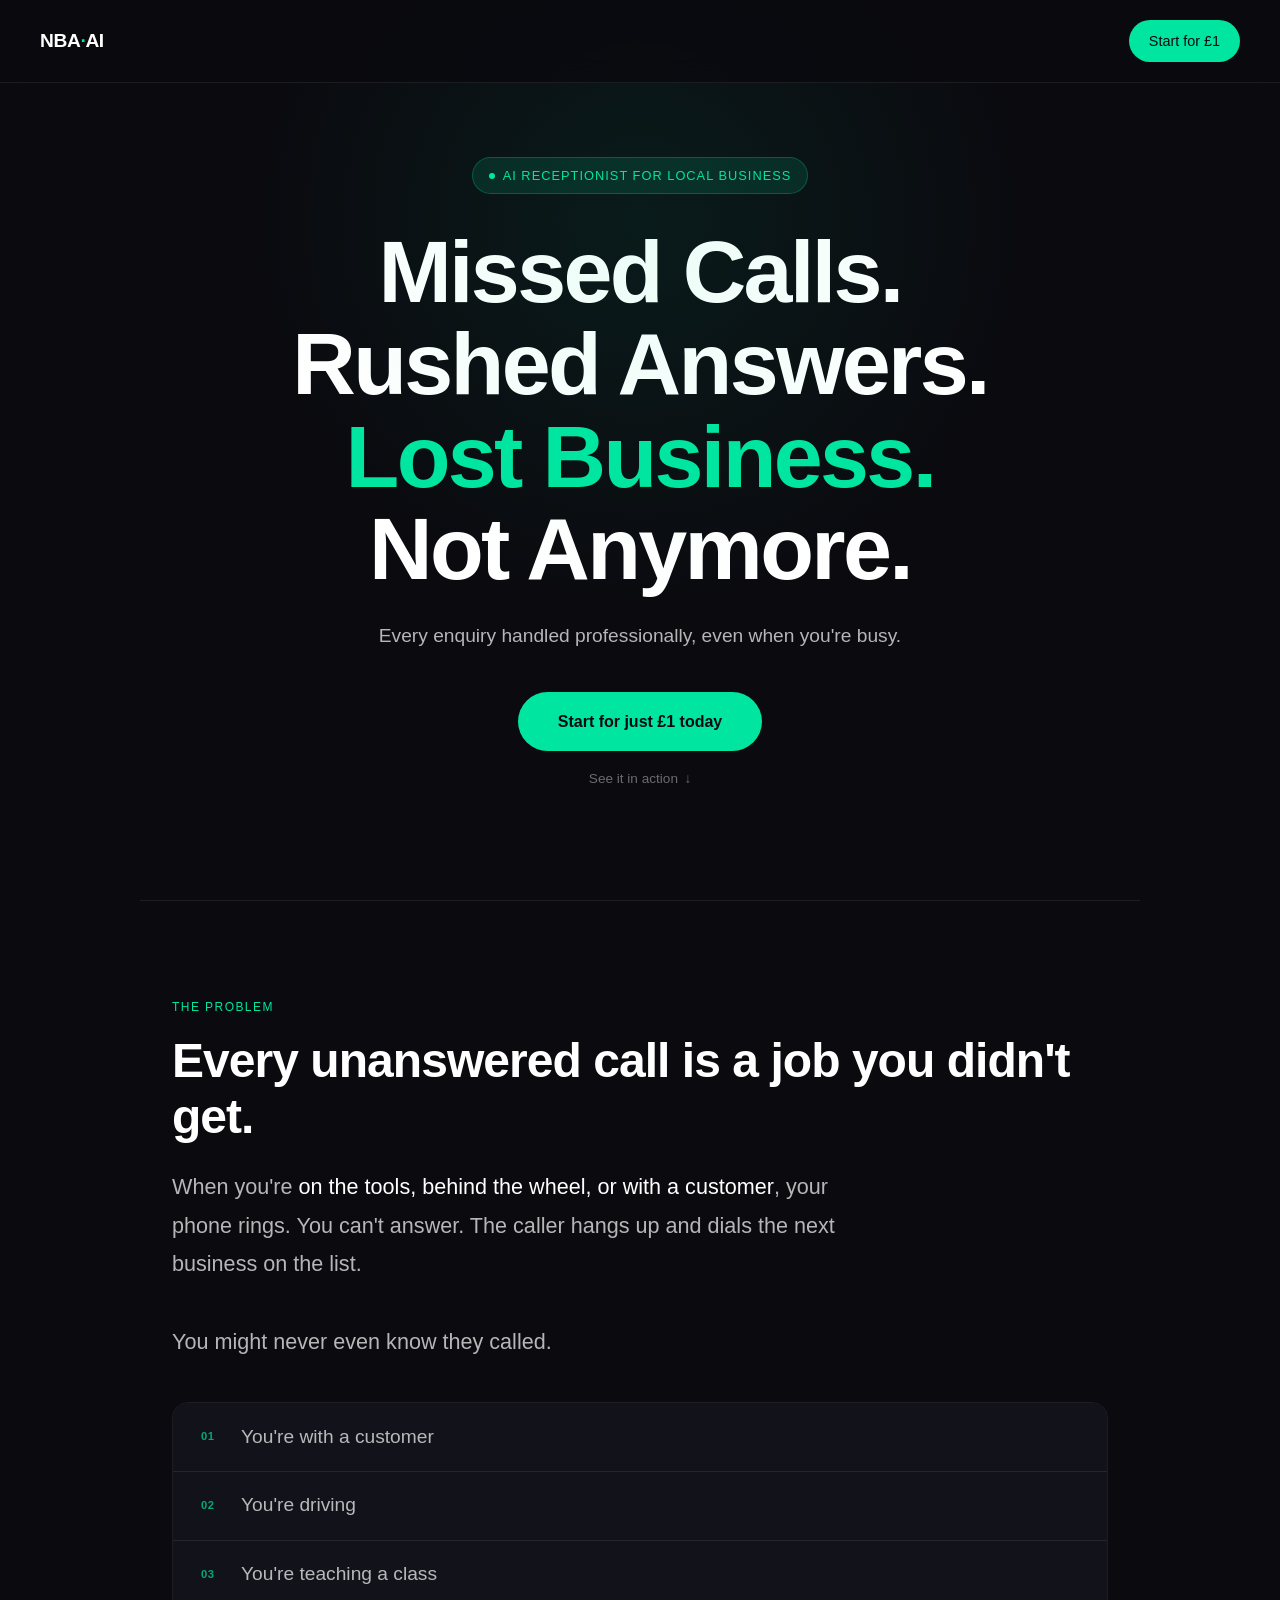
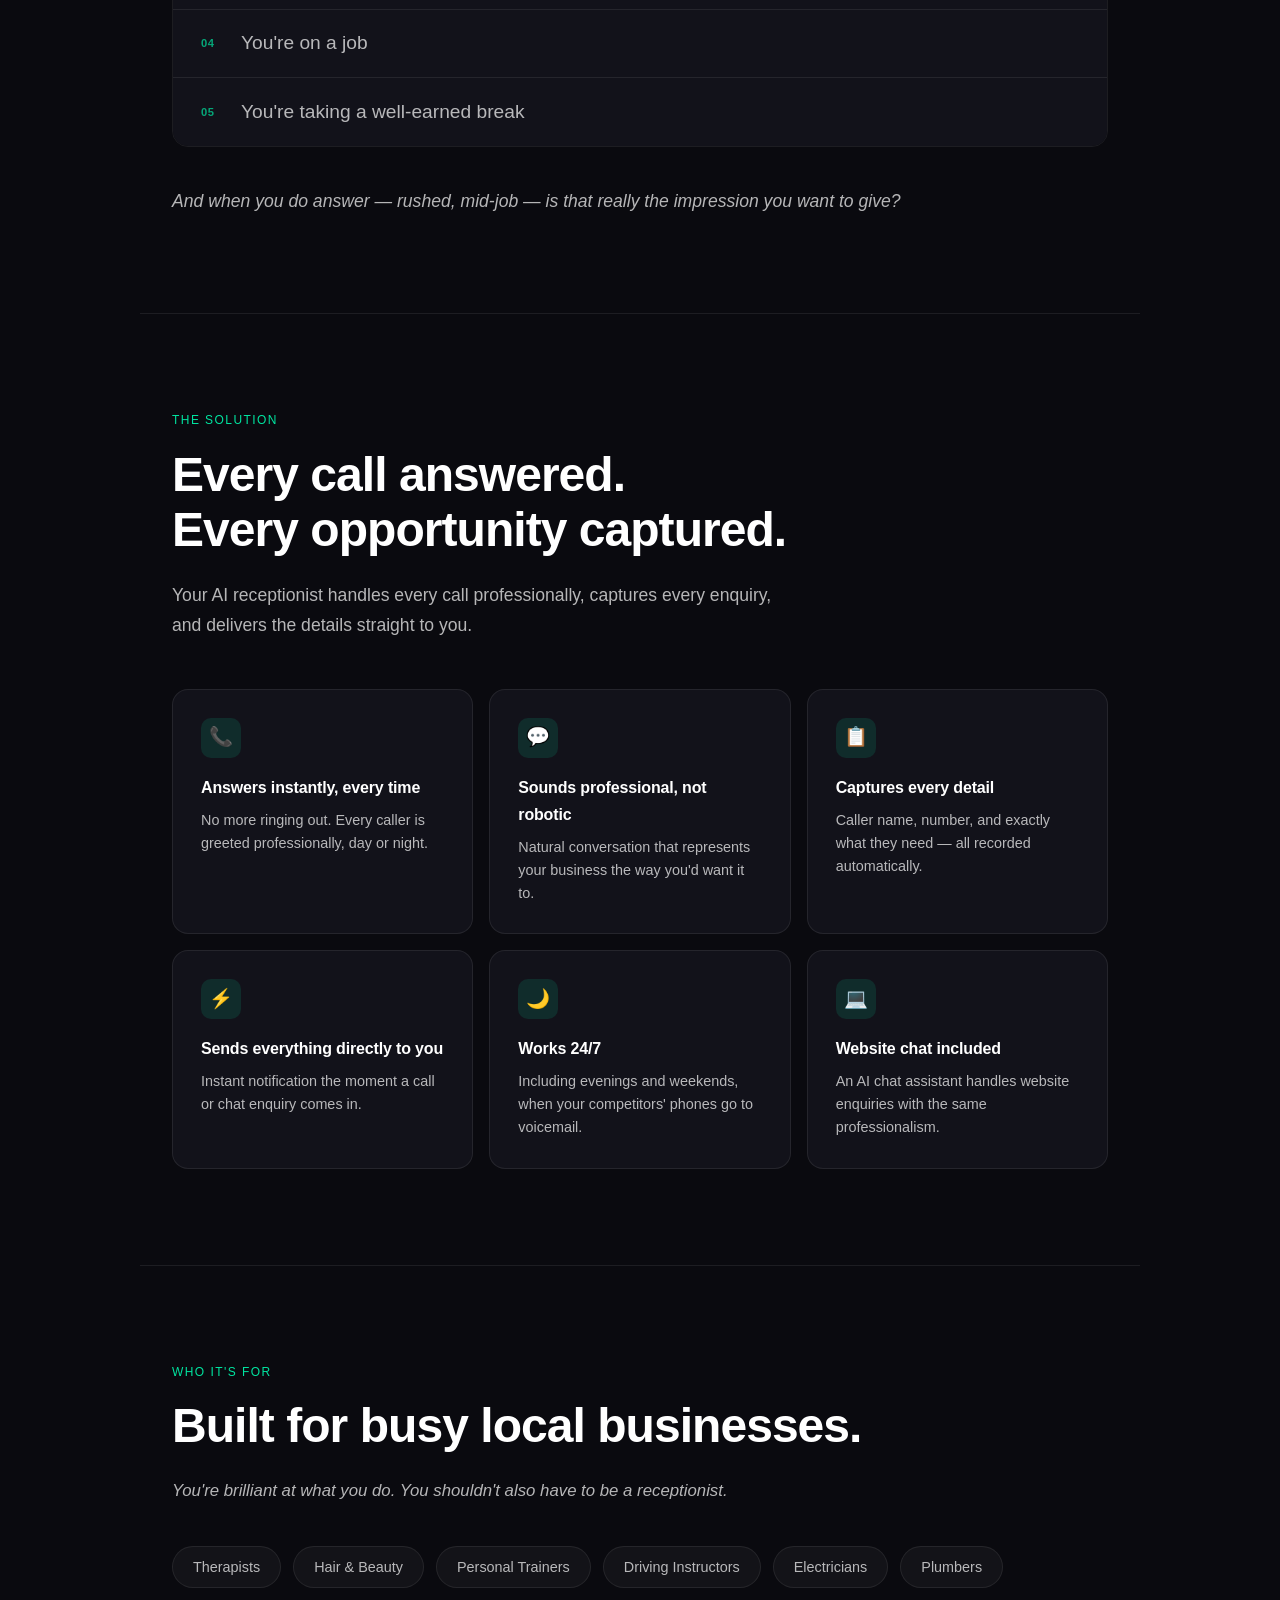
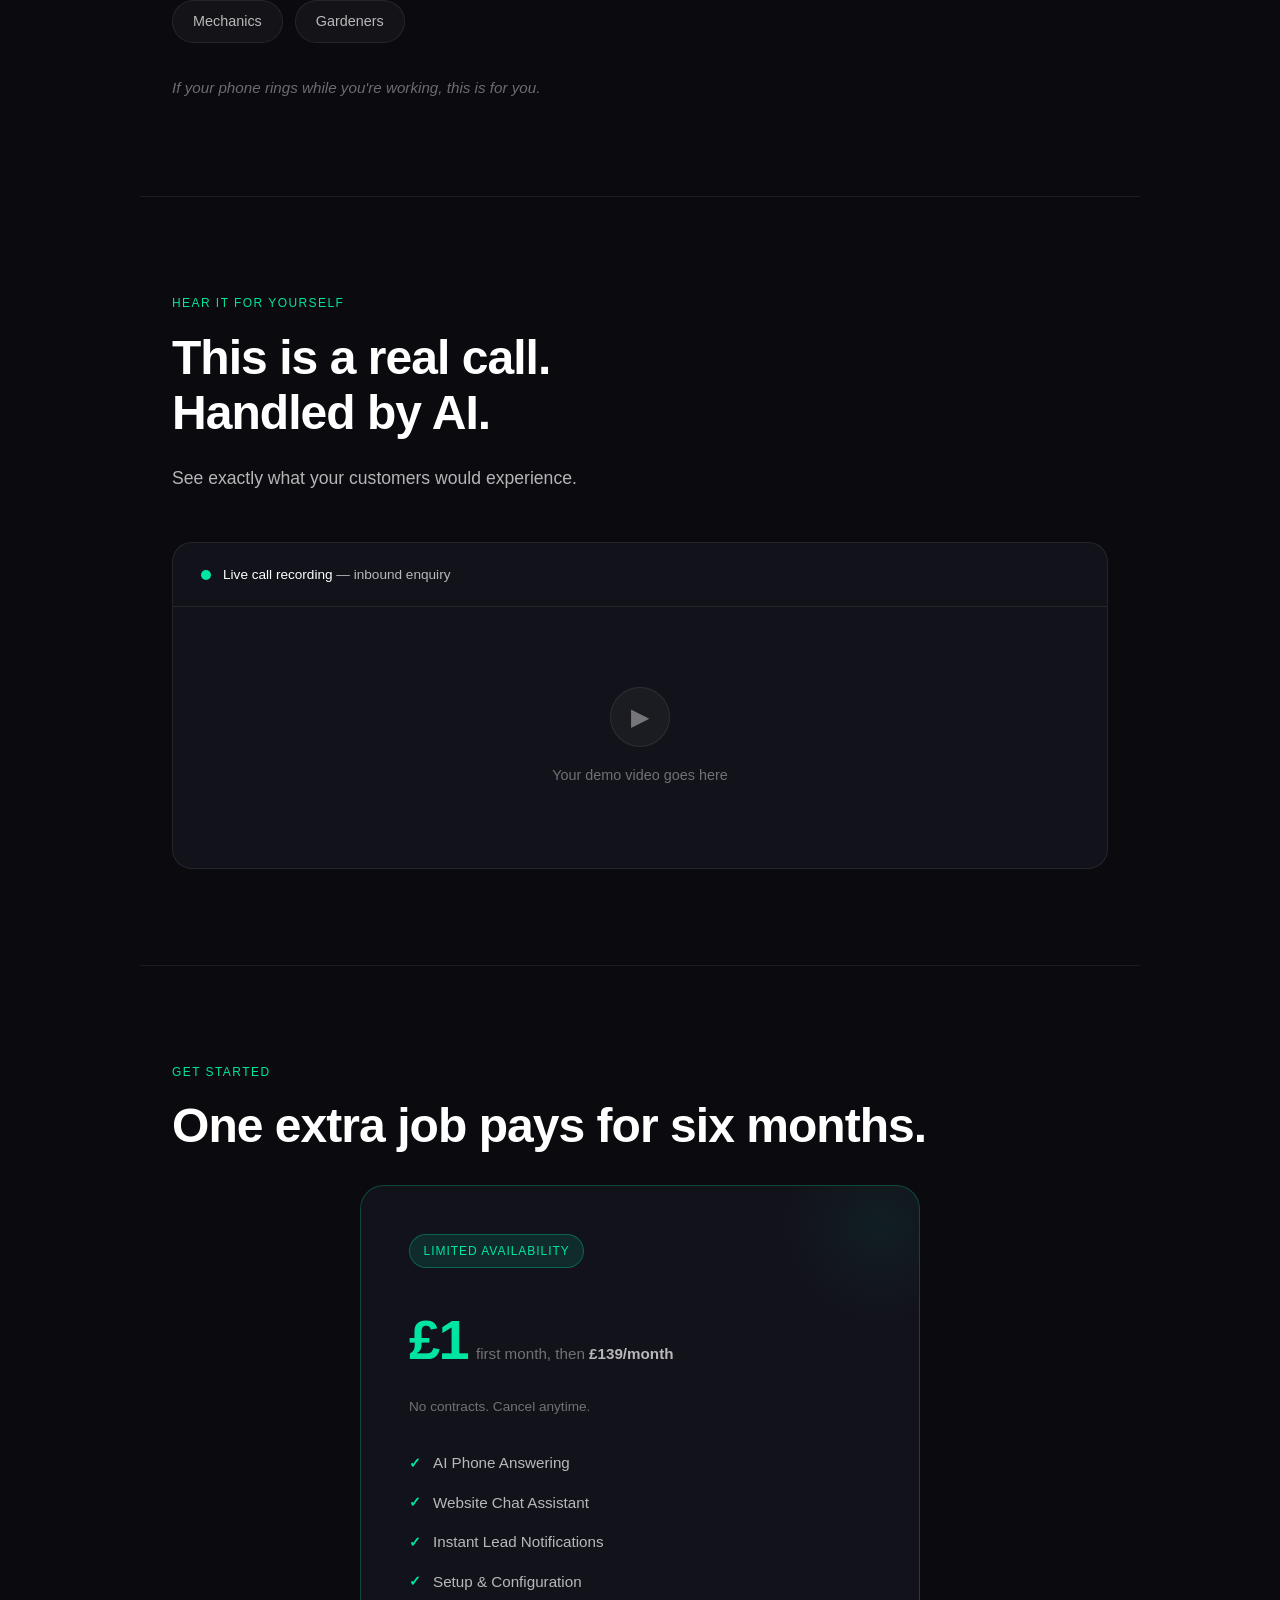
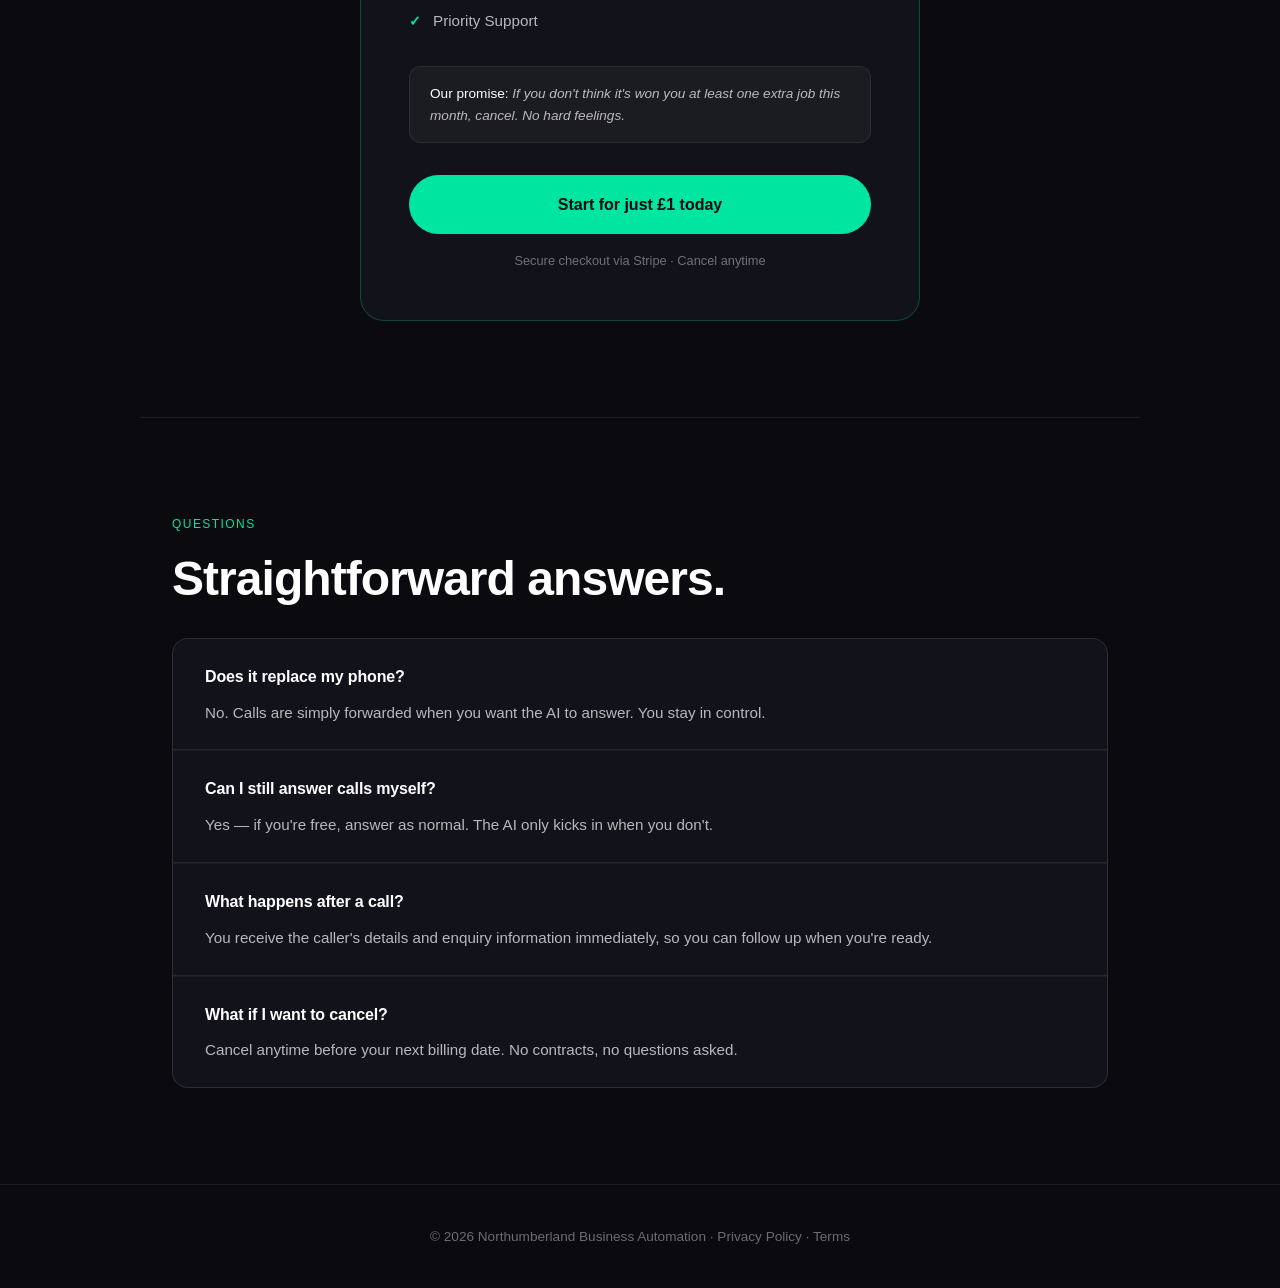
==== index.html @ bf59cd35 "Add files via upload" ====
<!DOCTYPE html>
<html lang="en">
<head>
<meta charset="UTF-8">
<meta name="viewport" content="width=device-width, initial-scale=1.0">
<title>NBA AI — AI Phone Answering & Live Chat for Local Business</title>
<meta name="description" content="Never miss another call or enquiry. NBA AI answers your phone and website chat professionally 24/7, capturing every lead and sending details straight to you. Start for just £1.">
<meta name="robots" content="index, follow">
<link rel="canonical" href="https://nba-ai.co.uk/">

<!-- Open Graph -->
<meta property="og:type" content="website">
<meta property="og:url" content="https://nba-ai.co.uk/">
<meta property="og:title" content="NBA AI — AI Phone Answering & Live Chat for Local Business">
<meta property="og:description" content="Never miss another call or enquiry. NBA AI answers your phone and website chat professionally 24/7, capturing every lead and sending details straight to you. Start for just £1.">
<meta property="og:locale" content="en_GB">

<!-- Twitter/X -->
<meta name="twitter:card" content="summary_large_image">
<meta name="twitter:title" content="NBA AI — AI Phone Answering & Live Chat for Local Business">
<meta name="twitter:description" content="Never miss another call or enquiry. NBA AI answers your phone and website chat professionally 24/7, capturing every lead and sending details straight to you. Start for just £1.">

<!-- Additional SEO -->
<meta name="theme-color" content="#0a0a0f">
<meta name="geo.region" content="GB-NBL">
<meta name="geo.placename" content="Northumberland">

<style>
  *, *::before, *::after { box-sizing: border-box; margin: 0; padding: 0; }

  :root {
    --dark: #0a0a0f;
    --dark-2: #12121a;
    --dark-3: #1a1a26;
    --accent: #00e5a0;
    --accent-dim: rgba(0, 229, 160, 0.12);
    --accent-mid: rgba(0, 229, 160, 0.25);
    --white: #ffffff;
    --white-70: rgba(255,255,255,0.7);
    --white-40: rgba(255,255,255,0.4);
    --white-10: rgba(255,255,255,0.08);
    --white-5: rgba(255,255,255,0.04);
    --border: rgba(255,255,255,0.08);
    --font-display: -apple-system, BlinkMacSystemFont, 'Segoe UI', sans-serif;
    --font-body: -apple-system, BlinkMacSystemFont, 'Segoe UI', sans-serif;
  }

  html { scroll-behavior: smooth; }

  body {
    background: var(--dark);
    color: var(--white);
    font-family: var(--font-body);
    font-size: 17px;
    line-height: 1.7;
    -webkit-font-smoothing: antialiased;
  }

  /* NAV */
  nav {
    position: fixed;
    top: 0; left: 0; right: 0;
    z-index: 100;
    display: flex;
    align-items: center;
    justify-content: space-between;
    padding: 1.25rem 2.5rem;
    background: rgba(10,10,15,0.85);
    backdrop-filter: blur(12px);
    border-bottom: 1px solid var(--border);
  }
  .nav-logo {
    font-family: var(--font-display);
    font-weight: 800;
    font-size: 1.2rem;
    letter-spacing: -0.02em;
    color: var(--white);
    text-decoration: none;
  }
  .nav-logo span { color: var(--accent); }
  .nav-cta {
    background: var(--accent);
    color: var(--dark);
    font-family: var(--font-body);
    font-weight: 500;
    font-size: 0.9rem;
    padding: 0.55rem 1.25rem;
    border-radius: 100px;
    text-decoration: none;
    transition: opacity 0.2s;
  }
  .nav-cta:hover { opacity: 0.85; }

  /* HERO */
  .hero {
    min-height: 100vh;
    display: flex;
    flex-direction: column;
    align-items: center;
    justify-content: center;
    text-align: center;
    padding: 8rem 2rem 5rem;
    position: relative;
    overflow: hidden;
  }
  .hero::before {
    content: '';
    position: absolute;
    top: -20%;
    left: 50%;
    transform: translateX(-50%);
    width: 800px;
    height: 800px;
    background: radial-gradient(circle, rgba(0,229,160,0.08) 0%, transparent 70%);
    pointer-events: none;
  }
  .hero-eyebrow {
    display: inline-flex;
    align-items: center;
    gap: 0.5rem;
    background: var(--accent-dim);
    border: 1px solid rgba(0,229,160,0.25);
    color: var(--accent);
    font-size: 0.8rem;
    font-weight: 500;
    letter-spacing: 0.08em;
    text-transform: uppercase;
    padding: 0.4rem 1rem;
    border-radius: 100px;
    margin-bottom: 2rem;
    animation: fadeUp 0.6s ease both;
  }
  .hero-eyebrow::before {
    content: '';
    width: 6px; height: 6px;
    border-radius: 50%;
    background: var(--accent);
    animation: pulse 2s infinite;
  }
  @keyframes pulse {
    0%, 100% { opacity: 1; }
    50% { opacity: 0.3; }
  }
  h1 {
    font-family: var(--font-display);
    font-size: clamp(2.8rem, 7vw, 5.5rem);
    font-weight: 800;
    line-height: 1.05;
    letter-spacing: -0.03em;
    margin-bottom: 1.5rem;
  }
  h1 em {
    font-style: normal;
    color: var(--accent);
  }
  .hero-sub {
    font-size: clamp(1rem, 2vw, 1.2rem);
    color: var(--white-70);
    max-width: 540px;
    margin-bottom: 2.5rem;
    font-weight: 300;
    animation: fadeUp 0.6s 0.2s ease both;
  }
  .hero-actions {
    display: flex;
    flex-direction: column;
    align-items: center;
    gap: 1rem;
    animation: fadeUp 0.6s 0.3s ease both;
  }
  .btn-primary {
    display: inline-block;
    background: var(--accent);
    color: var(--dark);
    font-family: var(--font-body);
    font-weight: 600;
    font-size: 1rem;
    padding: 1rem 2.5rem;
    border-radius: 100px;
    text-decoration: none;
    transition: transform 0.2s, opacity 0.2s;
  }
  .btn-primary:hover { transform: translateY(-2px); opacity: 0.9; }
  .hero-scroll {
    color: var(--white-40);
    font-size: 0.85rem;
    text-decoration: none;
    display: flex;
    align-items: center;
    gap: 0.4rem;
    transition: color 0.2s;
  }
  .hero-scroll:hover { color: var(--white-70); }
  .hero-scroll::after {
    content: '↓';
    animation: bounce 2s infinite;
  }
  @keyframes bounce {
    0%, 100% { transform: translateY(0); }
    50% { transform: translateY(4px); }
  }
  @keyframes fadeUp {
    from { opacity: 0.2; transform: translateY(20px); }
    to { opacity: 1; transform: translateY(0); }
  }

  /* SECTIONS */
  section {
    padding: 6rem 2rem;
    max-width: 1000px;
    margin: 0 auto;
  }
  .section-label {
    font-size: 0.75rem;
    font-weight: 500;
    letter-spacing: 0.12em;
    text-transform: uppercase;
    color: var(--accent);
    margin-bottom: 1rem;
  }
  h2 {
    font-family: var(--font-display);
    font-size: clamp(2rem, 4vw, 3rem);
    font-weight: 700;
    letter-spacing: -0.02em;
    line-height: 1.15;
    margin-bottom: 1.5rem;
  }
  .section-intro {
    color: var(--white-70);
    font-size: 1.1rem;
    font-weight: 300;
    max-width: 600px;
    margin-bottom: 3rem;
  }

  /* PROBLEM */
  .problem-section { border-top: 1px solid var(--border); }
  .problem-text {
    font-size: clamp(1.1rem, 2.5vw, 1.35rem);
    color: var(--white-70);
    font-weight: 300;
    line-height: 1.8;
    max-width: 700px;
    margin-bottom: 2.5rem;
  }
  .problem-text strong { color: var(--white); font-weight: 500; }
  .scenario-list {
    display: flex;
    flex-direction: column;
    gap: 0;
    margin-bottom: 2.5rem;
    border: 1px solid var(--border);
    border-radius: 16px;
    overflow: hidden;
  }
  .scenario-item {
    background: var(--dark-2);
    padding: 1.1rem 1.75rem;
    font-size: clamp(1rem, 2.5vw, 1.2rem);
    color: var(--white-70);
    display: flex;
    align-items: center;
    gap: 1rem;
    border-bottom: 1px solid var(--border);
    transition: background 0.2s, color 0.2s;
  }
  .scenario-item:last-child { border-bottom: none; }
  .scenario-item:hover { background: var(--dark-3); color: var(--white); }
  .scenario-num {
    font-size: 0.7rem;
    font-weight: 600;
    color: var(--accent);
    opacity: 0.7;
    min-width: 1.5rem;
    letter-spacing: 0.05em;
  }
  .problem-sting {
    font-size: 1.1rem;
    color: var(--white-70);
    font-weight: 300;
    font-style: italic;
  }

  /* SOLUTION */
  .solution-section { border-top: 1px solid var(--border); }
  .solution-grid {
    display: grid;
    grid-template-columns: repeat(auto-fit, minmax(280px, 1fr));
    gap: 1rem;
    margin-top: 2rem;
  }
  .solution-card {
    background: var(--dark-2);
    border: 1px solid var(--border);
    border-radius: 16px;
    padding: 1.75rem;
    transition: border-color 0.2s;
  }
  .solution-card:hover { border-color: rgba(0,229,160,0.3); }
  .solution-card-icon {
    width: 40px; height: 40px;
    border-radius: 10px;
    background: var(--accent-dim);
    display: flex;
    align-items: center;
    justify-content: center;
    margin-bottom: 1rem;
    font-size: 1.2rem;
  }
  .solution-card h3 {
    font-family: var(--font-display);
    font-size: 1rem;
    font-weight: 600;
    margin-bottom: 0.5rem;
    letter-spacing: -0.01em;
  }
  .solution-card p {
    font-size: 0.9rem;
    color: var(--white-70);
    font-weight: 300;
    line-height: 1.6;
  }

  /* WHO IT'S FOR */
  .who-section { border-top: 1px solid var(--border); }
  .who-intro {
    color: var(--white-70);
    font-weight: 300;
    font-size: 1.05rem;
    margin-bottom: 2.5rem;
    font-style: italic;
  }
  .who-grid {
    display: flex;
    flex-wrap: wrap;
    gap: 0.75rem;
    margin-bottom: 2rem;
  }
  .who-tag {
    background: var(--white-5);
    border: 1px solid var(--border);
    color: var(--white-70);
    font-size: 0.9rem;
    padding: 0.5rem 1.25rem;
    border-radius: 100px;
    transition: all 0.2s;
  }
  .who-tag:hover {
    background: var(--accent-dim);
    border-color: rgba(0,229,160,0.3);
    color: var(--accent);
  }
  .who-sting {
    color: var(--white-40);
    font-size: 0.95rem;
    font-style: italic;
  }

  /* DEMO */
  .demo-section { border-top: 1px solid var(--border); }
  .demo-player {
    background: var(--dark-2);
    border: 1px solid var(--border);
    border-radius: 20px;
    overflow: hidden;
    margin-top: 2rem;
  }
  .demo-player-header {
    padding: 1.25rem 1.75rem;
    border-bottom: 1px solid var(--border);
    display: flex;
    align-items: center;
    gap: 0.75rem;
  }
  .demo-dot {
    width: 10px; height: 10px;
    border-radius: 50%;
    background: var(--accent);
    animation: pulse 2s infinite;
  }
  .demo-label {
    font-size: 0.85rem;
    color: var(--white-70);
    font-weight: 300;
  }
  .demo-label strong { color: var(--white); font-weight: 500; }
  .demo-placeholder {
    padding: 5rem 2rem;
    text-align: center;
    color: var(--white-40);
    font-size: 0.9rem;
  }
  .demo-placeholder-icon {
    width: 60px; height: 60px;
    border-radius: 50%;
    background: var(--white-5);
    border: 1px solid var(--border);
    display: flex; align-items: center; justify-content: center;
    margin: 0 auto 1rem;
    font-size: 1.5rem;
  }

  /* PRICING */
  .pricing-section { border-top: 1px solid var(--border); }
  .pricing-card {
    background: var(--dark-2);
    border: 1px solid rgba(0,229,160,0.25);
    border-radius: 24px;
    padding: 3rem;
    max-width: 560px;
    margin: 2rem auto 0;
    position: relative;
    overflow: hidden;
  }
  .pricing-card::before {
    content: '';
    position: absolute;
    top: -60px; right: -60px;
    width: 200px; height: 200px;
    background: radial-gradient(circle, rgba(0,229,160,0.06) 0%, transparent 70%);
    pointer-events: none;
  }
  .pricing-badge {
    display: inline-block;
    background: var(--accent-dim);
    border: 1px solid rgba(0,229,160,0.3);
    color: var(--accent);
    font-size: 0.75rem;
    font-weight: 500;
    letter-spacing: 0.08em;
    text-transform: uppercase;
    padding: 0.35rem 0.85rem;
    border-radius: 100px;
    margin-bottom: 1.5rem;
  }
  .pricing-amount {
    display: flex;
    align-items: baseline;
    gap: 0.5rem;
    margin-bottom: 0.5rem;
  }
  .pricing-trial {
    font-family: var(--font-display);
    font-size: 3.5rem;
    font-weight: 800;
    letter-spacing: -0.03em;
    color: var(--accent);
  }
  .pricing-then {
    font-size: 0.95rem;
    color: var(--white-40);
    font-weight: 300;
  }
  .pricing-then strong { color: var(--white-70); }
  .pricing-note {
    color: var(--white-40);
    font-size: 0.85rem;
    font-weight: 300;
    margin-bottom: 2rem;
  }
  .pricing-features {
    list-style: none;
    margin-bottom: 2rem;
    display: flex;
    flex-direction: column;
    gap: 0.85rem;
  }
  .pricing-features li {
    display: flex;
    align-items: center;
    gap: 0.75rem;
    font-size: 0.95rem;
    color: var(--white-70);
  }
  .pricing-features li::before {
    content: '✓';
    color: var(--accent);
    font-weight: 600;
    font-size: 0.9rem;
    flex-shrink: 0;
  }
  .pricing-guarantee {
    background: var(--white-5);
    border: 1px solid var(--border);
    border-radius: 12px;
    padding: 1rem 1.25rem;
    font-size: 0.85rem;
    color: var(--white-70);
    font-weight: 300;
    font-style: italic;
    margin-bottom: 2rem;
    line-height: 1.6;
  }
  .pricing-guarantee strong { color: var(--white); font-style: normal; font-weight: 500; }
  .btn-full {
    display: block;
    width: 100%;
    text-align: center;
    background: var(--accent);
    color: var(--dark);
    font-family: var(--font-body);
    font-weight: 600;
    font-size: 1rem;
    padding: 1rem 2rem;
    border-radius: 100px;
    text-decoration: none;
    transition: transform 0.2s, opacity 0.2s;
  }
  .btn-full:hover { transform: translateY(-2px); opacity: 0.9; }
  .pricing-sub {
    text-align: center;
    color: var(--white-40);
    font-size: 0.8rem;
    margin-top: 1rem;
    font-weight: 300;
  }

  /* FAQ */
  .faq-section { border-top: 1px solid var(--border); }
  .faq-list {
    display: flex;
    flex-direction: column;
    gap: 1px;
    background: var(--border);
    border: 1px solid var(--border);
    border-radius: 16px;
    overflow: hidden;
    margin-top: 2rem;
  }
  .faq-item {
    background: var(--dark-2);
    padding: 1.5rem 2rem;
  }
  .faq-item:not(:last-child) { border-bottom: 1px solid var(--border); }
  .faq-q {
    font-family: var(--font-display);
    font-size: 1rem;
    font-weight: 600;
    margin-bottom: 0.6rem;
    letter-spacing: -0.01em;
  }
  .faq-a {
    font-size: 0.95rem;
    color: var(--white-70);
    font-weight: 300;
    line-height: 1.7;
  }

  /* FOOTER */
  footer {
    border-top: 1px solid var(--border);
    padding: 2.5rem;
    text-align: center;
    color: var(--white-40);
    font-size: 0.85rem;
    font-weight: 300;
  }
  footer a { color: var(--white-40); text-decoration: none; }
  footer a:hover { color: var(--white-70); }

  @media (max-width: 640px) {
    nav { padding: 1rem 1.25rem; }
    section { padding: 4rem 1.25rem; }
    .pricing-card { padding: 2rem 1.5rem; }
    .faq-item { padding: 1.25rem; }
  }
</style>
<script type="application/ld+json">
{
  "@context": "https://schema.org",
  "@type": "Service",
  "name": "NBA AI — AI Receptionist for Local Business",
  "description": "AI phone answering, live chat and enquiry capture for local businesses. Never miss another call or lead.",
  "provider": {
    "@type": "Organization",
    "name": "Northumberland Business Automation",
    "url": "https://nba-ai.co.uk"
  },
  "areaServed": "GB",
  "offers": {
    "@type": "Offer",
    "price": "1.00",
    "priceCurrency": "GBP",
    "description": "First month trial, then £139/month"
  }
}
</script>
</head>
<body>

<nav>
  <a href="#" class="nav-logo">NBA<span>·</span>AI</a>
  <a href="#trial" class="nav-cta">Start for £1</a>
</nav>

<!-- HERO -->
<div class="hero">
  <div class="hero-eyebrow">AI Receptionist for Local Business</div>
  <h1>Missed Calls.<br>Rushed Answers.<br><em>Lost Business.</em><br>Not Anymore.</h1>
  <p class="hero-sub">Every enquiry handled professionally, even when you're busy.</p>
  <div class="hero-actions">
    <a href="#" class="btn-primary" onclick="startCheckout(event)">Start for just £1 today</a>
    <a href="#demo" class="hero-scroll">See it in action</a>
  </div>
</div>

<!-- PROBLEM -->
<section class="problem-section">
  <p class="section-label">The Problem</p>
  <h2>Every unanswered call is a job you didn't get.</h2>
  <p class="problem-text">
    When you're <strong>on the tools, behind the wheel, or with a customer</strong>, your phone rings. You can't answer. The caller hangs up and dials the next business on the list.
    <br><br>
    You might never even know they called.
  </p>
  <div class="scenario-list">
    <div class="scenario-item"><span class="scenario-num">01</span>You're with a customer</div>
    <div class="scenario-item"><span class="scenario-num">02</span>You're driving</div>
    <div class="scenario-item"><span class="scenario-num">03</span>You're teaching a class</div>
    <div class="scenario-item"><span class="scenario-num">04</span>You're on a job</div>
    <div class="scenario-item"><span class="scenario-num">05</span>You're taking a well-earned break</div>
  </div>
  <p class="problem-sting">And when you do answer — rushed, mid-job — is that really the impression you want to give?</p>
</section>

<!-- SOLUTION -->
<section class="solution-section">
  <p class="section-label">The Solution</p>
  <h2>Every call answered.<br>Every opportunity captured.</h2>
  <p class="section-intro">Your AI receptionist handles every call professionally, captures every enquiry, and delivers the details straight to you.</p>
  <div class="solution-grid">
    <div class="solution-card">
      <div class="solution-card-icon">📞</div>
      <h3>Answers instantly, every time</h3>
      <p>No more ringing out. Every caller is greeted professionally, day or night.</p>
    </div>
    <div class="solution-card">
      <div class="solution-card-icon">💬</div>
      <h3>Sounds professional, not robotic</h3>
      <p>Natural conversation that represents your business the way you'd want it to.</p>
    </div>
    <div class="solution-card">
      <div class="solution-card-icon">📋</div>
      <h3>Captures every detail</h3>
      <p>Caller name, number, and exactly what they need — all recorded automatically.</p>
    </div>
    <div class="solution-card">
      <div class="solution-card-icon">⚡</div>
      <h3>Sends everything directly to you</h3>
      <p>Instant notification the moment a call or chat enquiry comes in.</p>
    </div>
    <div class="solution-card">
      <div class="solution-card-icon">🌙</div>
      <h3>Works 24/7</h3>
      <p>Including evenings and weekends, when your competitors' phones go to voicemail.</p>
    </div>
    <div class="solution-card">
      <div class="solution-card-icon">💻</div>
      <h3>Website chat included</h3>
      <p>An AI chat assistant handles website enquiries with the same professionalism.</p>
    </div>
  </div>
</section>

<!-- WHO IT'S FOR -->
<section class="who-section">
  <p class="section-label">Who It's For</p>
  <h2>Built for busy local businesses.</h2>
  <p class="who-intro">You're brilliant at what you do. You shouldn't also have to be a receptionist.</p>
  <div class="who-grid">
    <span class="who-tag">Therapists</span>
    <span class="who-tag">Hair & Beauty</span>
    <span class="who-tag">Personal Trainers</span>
    <span class="who-tag">Driving Instructors</span>
    <span class="who-tag">Electricians</span>
    <span class="who-tag">Plumbers</span>
    <span class="who-tag">Mechanics</span>
    <span class="who-tag">Gardeners</span>
  </div>
  <p class="who-sting">If your phone rings while you're working, this is for you.</p>
</section>

<!-- DEMO -->
<section class="demo-section" id="demo">
  <p class="section-label">Hear It For Yourself</p>
  <h2>This is a real call.<br>Handled by AI.</h2>
  <p class="section-intro">See exactly what your customers would experience.</p>
  <div class="demo-player">
    <div class="demo-player-header">
      <div class="demo-dot"></div>
      <span class="demo-label"><strong>Live call recording</strong> — inbound enquiry</span>
    </div>
    <div class="demo-placeholder">
      <div class="demo-placeholder-icon">▶</div>
      <p>Your demo video goes here</p>
    </div>
  </div>
</section>

<!-- PRICING / TRIAL -->
<section class="pricing-section" id="trial">
  <p class="section-label">Get Started</p>
  <h2>One extra job pays for six months.</h2>
  <div class="pricing-card">
    <div class="pricing-badge">Limited Availability</div>
    <div class="pricing-amount">
      <span class="pricing-trial">£1</span>
      <span class="pricing-then">first month, then <strong>£139/month</strong></span>
    </div>
    <p class="pricing-note">No contracts. Cancel anytime.</p>
    <ul class="pricing-features">
      <li>AI Phone Answering</li>
      <li>Website Chat Assistant</li>
      <li>Instant Lead Notifications</li>
      <li>Setup & Configuration</li>
      <li>Priority Support</li>
    </ul>
    <div class="pricing-guarantee">
      <strong>Our promise:</strong> If you don't think it's won you at least one extra job this month, cancel. No hard feelings.
    </div>
    <a href="#" class="btn-full" onclick="startCheckout(event)">Start for just £1 today</a>
    <p class="pricing-sub">Secure checkout via Stripe · Cancel anytime</p>
  </div>
</section>

<!-- FAQ -->
<section class="faq-section">
  <p class="section-label">Questions</p>
  <h2>Straightforward answers.</h2>
  <div class="faq-list">
    <div class="faq-item">
      <p class="faq-q">Does it replace my phone?</p>
      <p class="faq-a">No. Calls are simply forwarded when you want the AI to answer. You stay in control.</p>
    </div>
    <div class="faq-item">
      <p class="faq-q">Can I still answer calls myself?</p>
      <p class="faq-a">Yes — if you're free, answer as normal. The AI only kicks in when you don't.</p>
    </div>
    <div class="faq-item">
      <p class="faq-q">What happens after a call?</p>
      <p class="faq-a">You receive the caller's details and enquiry information immediately, so you can follow up when you're ready.</p>
    </div>
    <div class="faq-item">
      <p class="faq-q">What if I want to cancel?</p>
      <p class="faq-a">Cancel anytime before your next billing date. No contracts, no questions asked.</p>
    </div>
  </div>
</section>

<footer>
  <p>&copy; 2026 Northumberland Business Automation · <a href="#">Privacy Policy</a> · <a href="#">Terms</a></p>
</footer>

<script>
async function startCheckout(e) {
  e.preventDefault();
  const btn = e.currentTarget;
  const original = btn.textContent;
  btn.textContent = 'Loading...';
  btn.style.opacity = '0.7';
  btn.style.pointerEvents = 'none';

  try {
    const res = await fetch('/api/create-checkout', {
      method: 'POST',
    });
    const data = await res.json();
    if (data.url) {
      window.location.href = data.url;
    } else {
      alert('Something went wrong. Please try again.');
      btn.textContent = original;
      btn.style.opacity = '';
      btn.style.pointerEvents = '';
    }
  } catch (err) {
    alert('Something went wrong. Please try again.');
    btn.textContent = original;
    btn.style.opacity = '';
    btn.style.pointerEvents = '';
  }
}
</script>
</body>
</html>
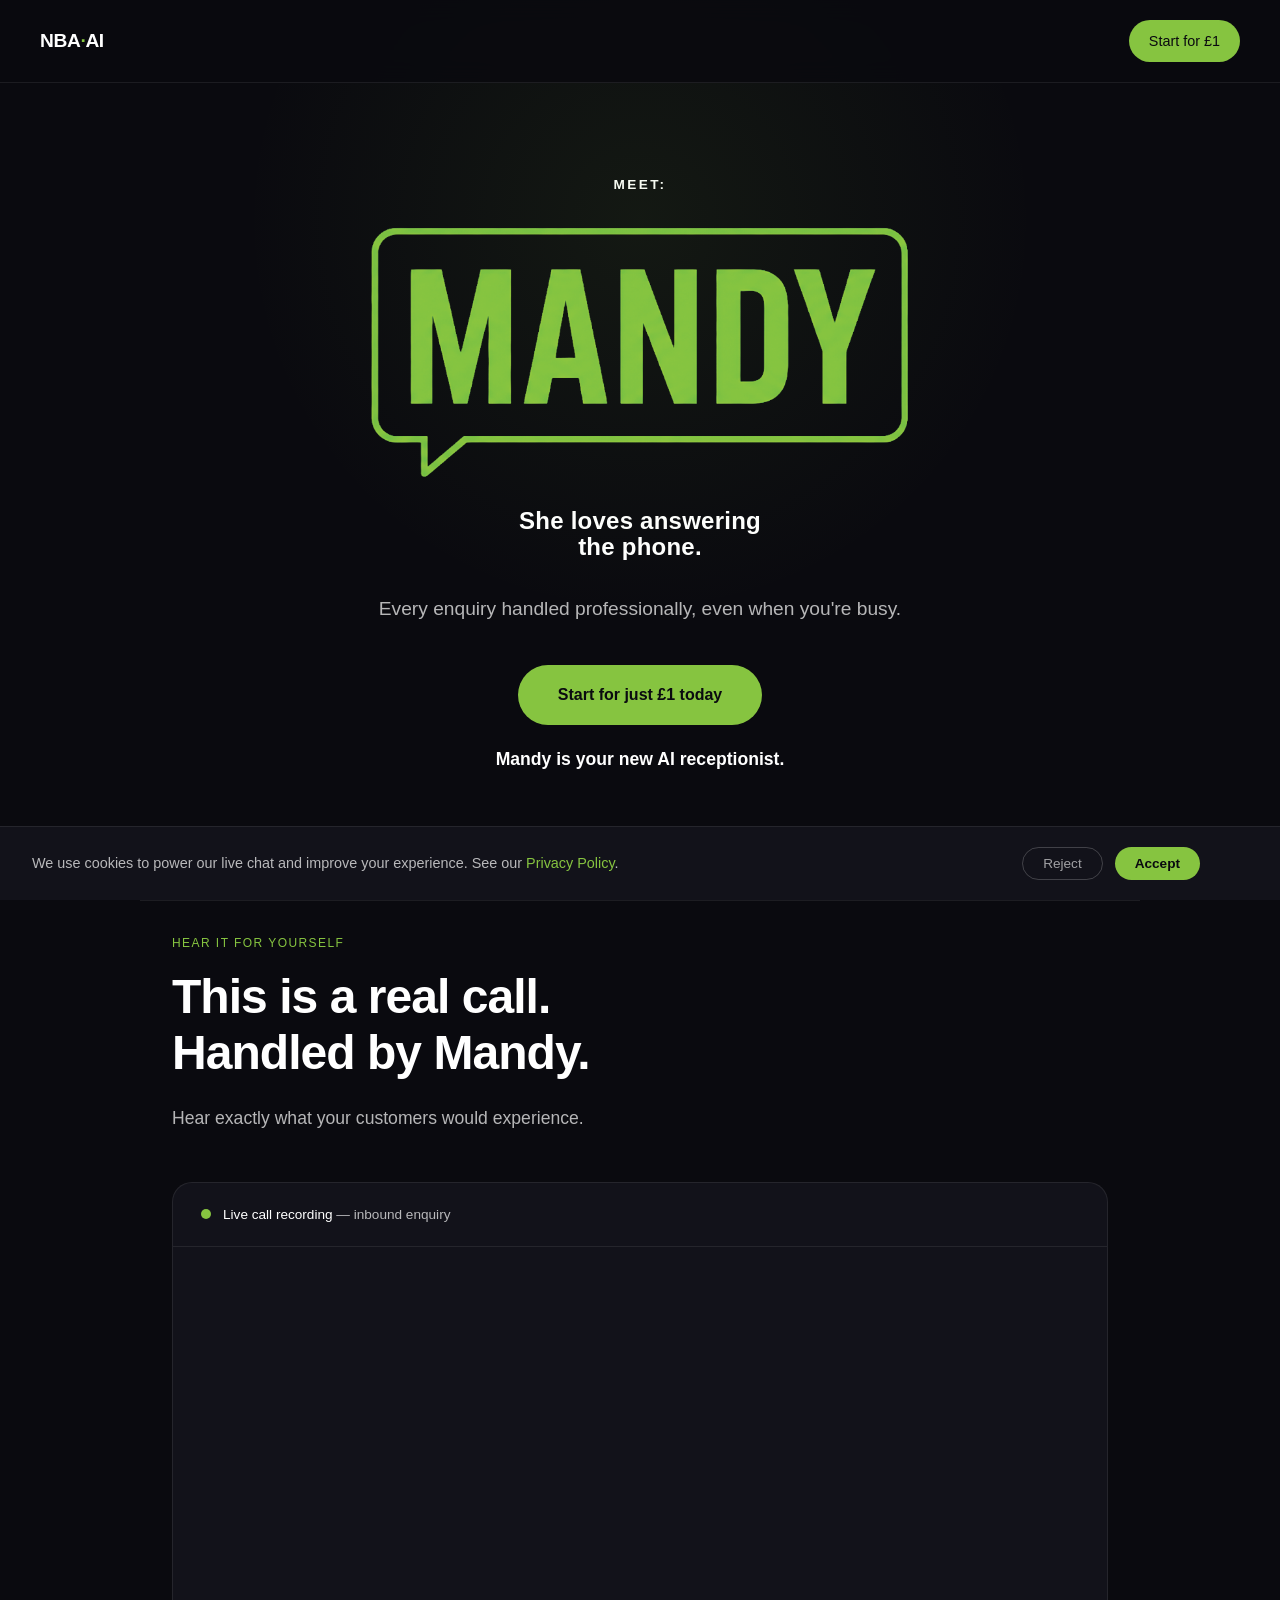
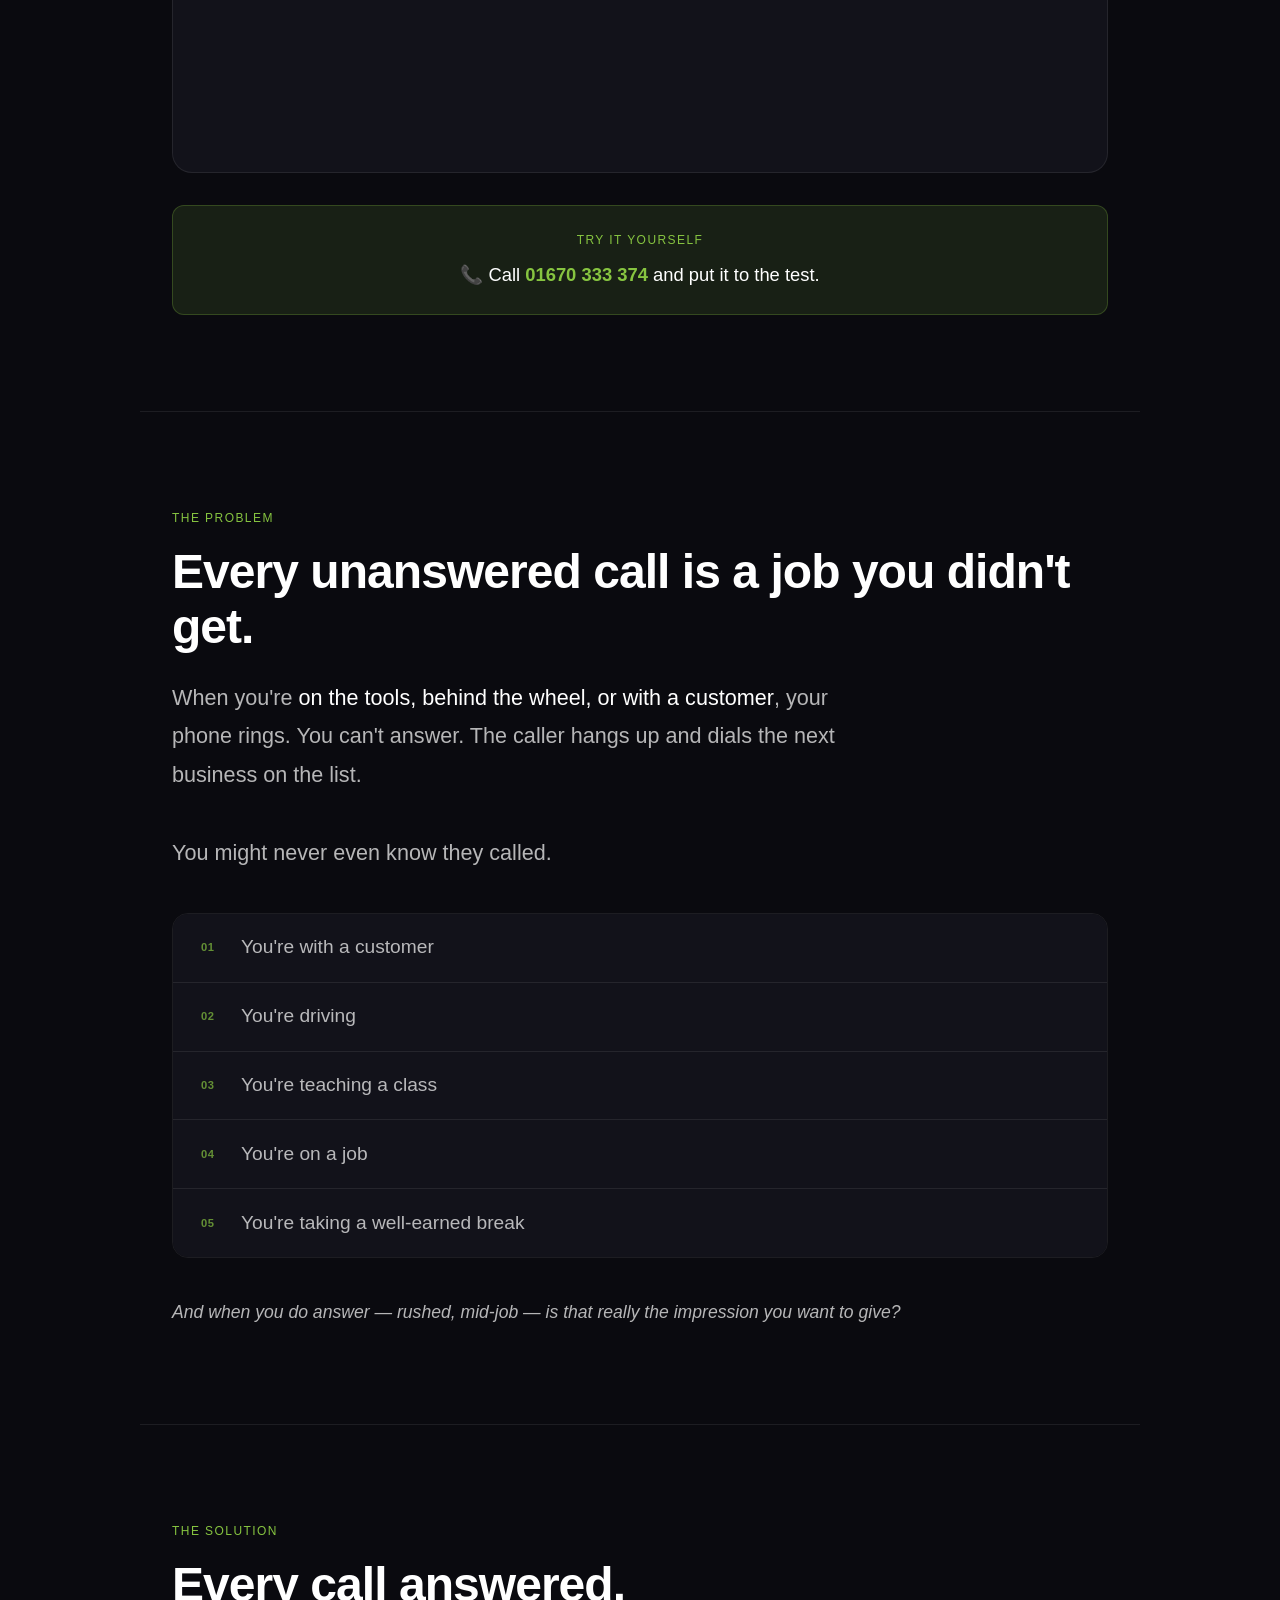
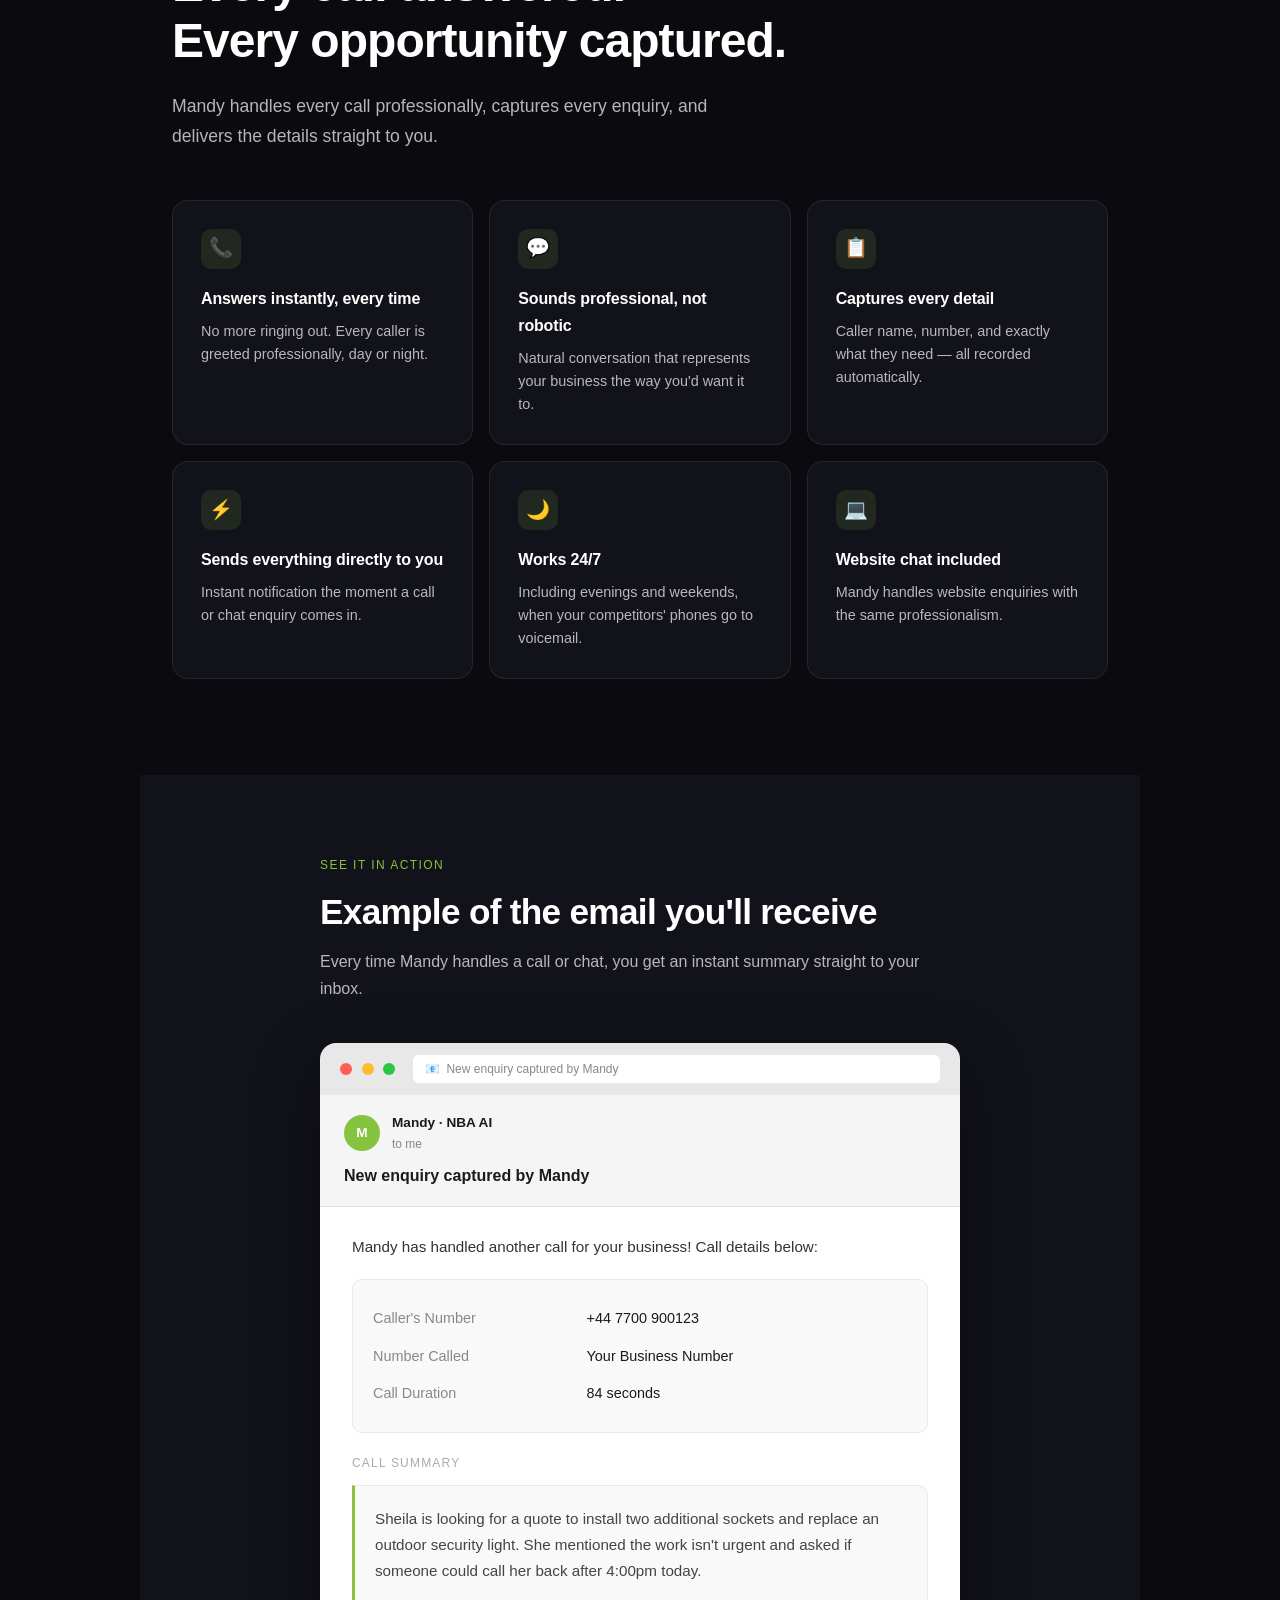
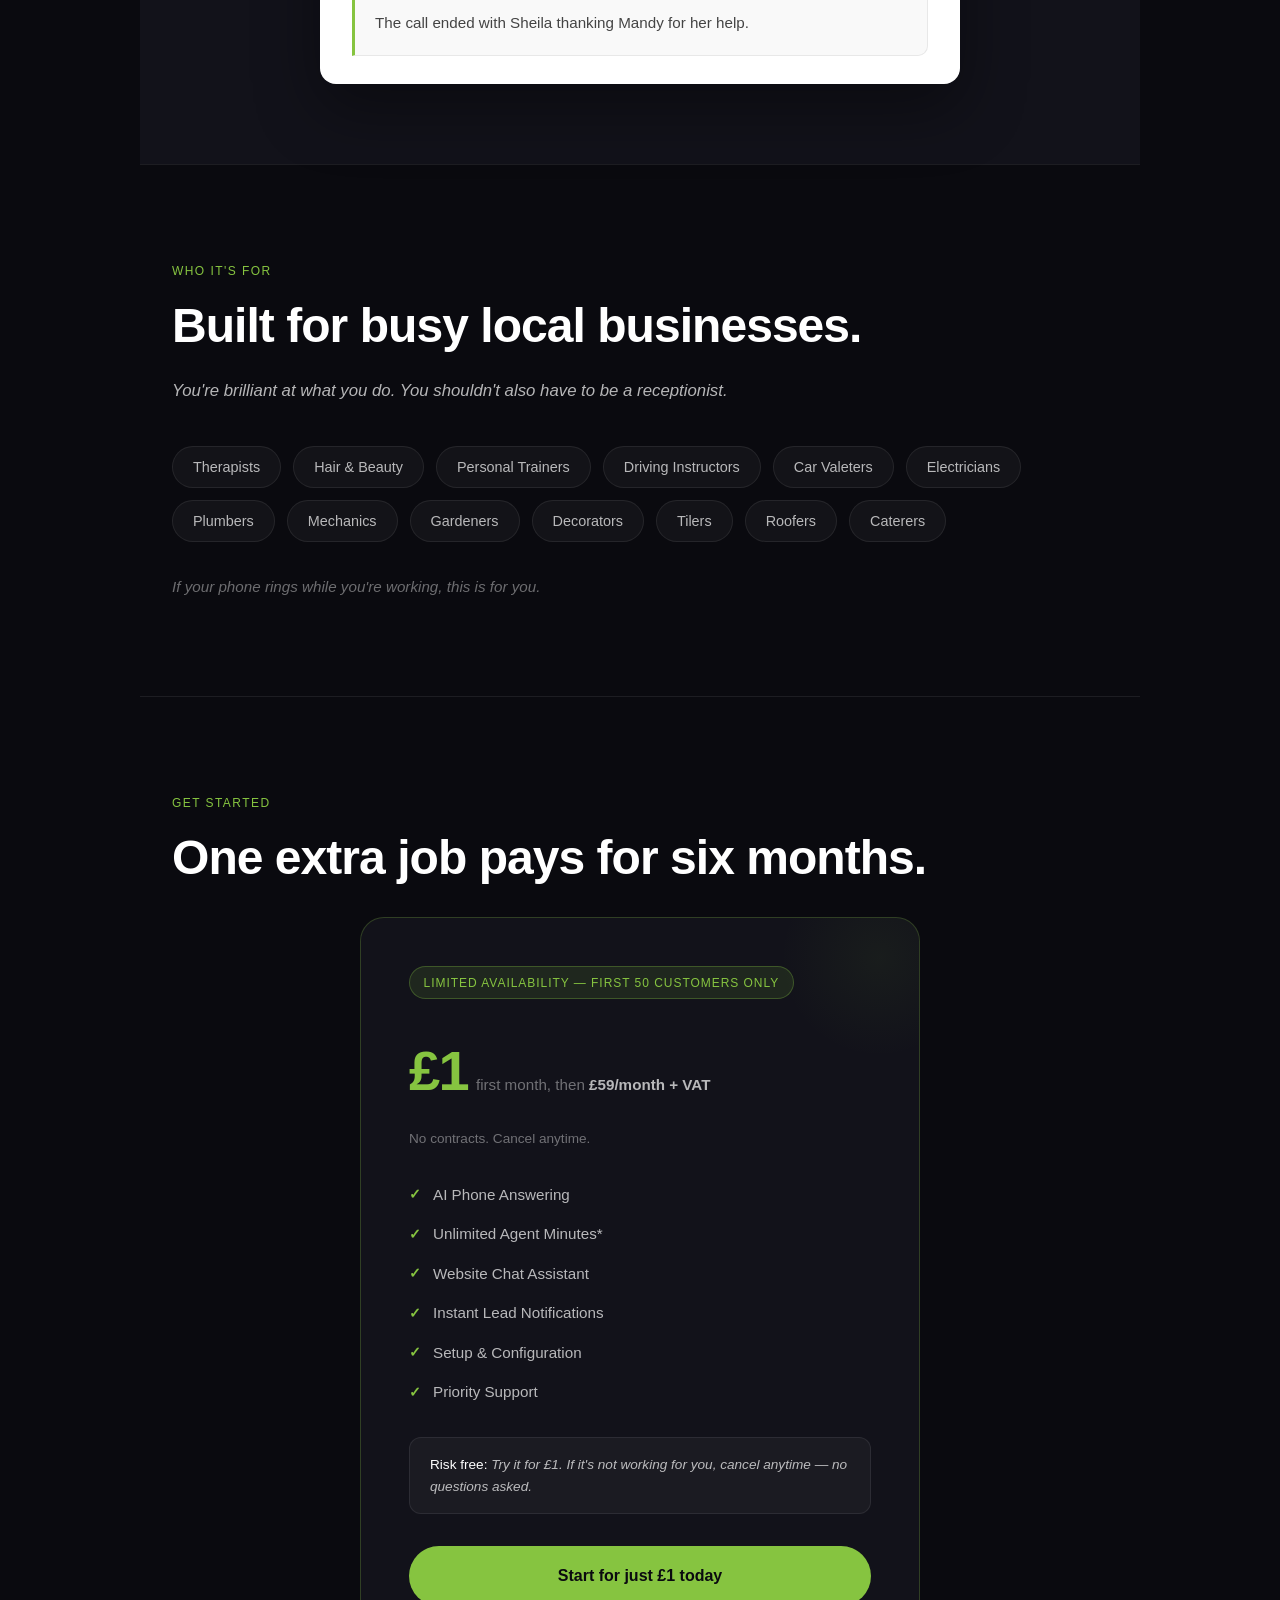
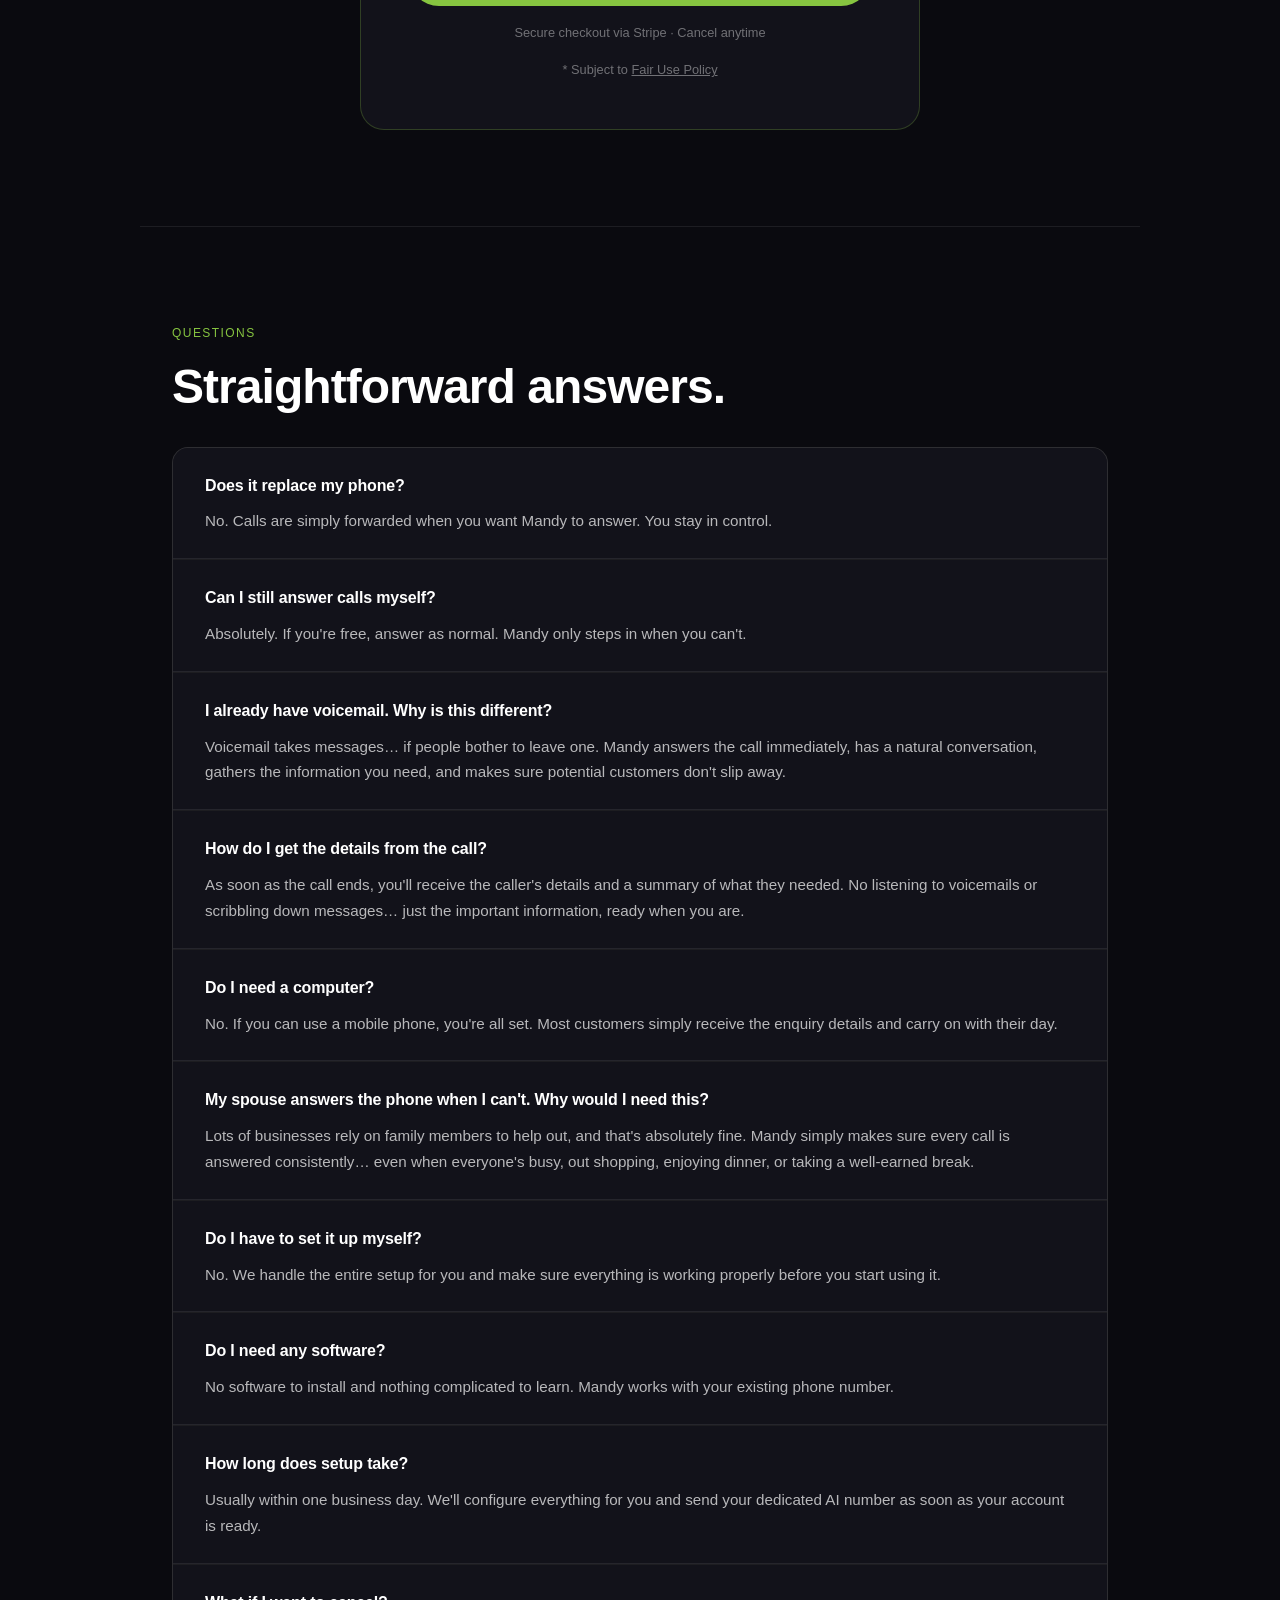
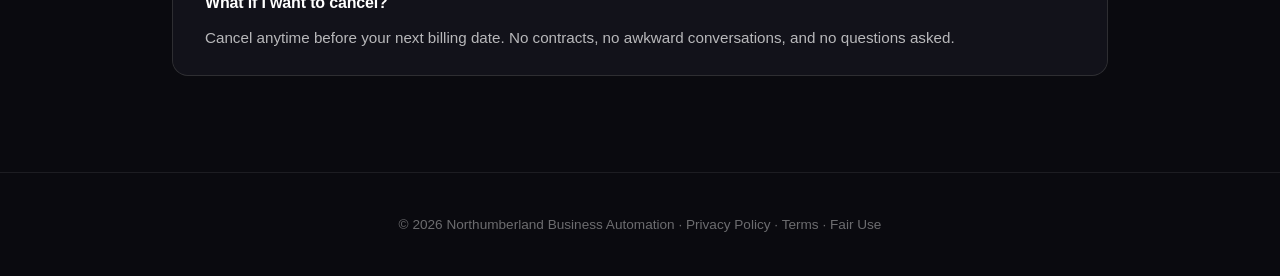
==== commit 1097dc84: "Add full NBA AI site files created the repo from files on my local machine" ====
--- a/index.html
+++ b/index.html
@@ -25,6 +25,9 @@
 <meta name="geo.region" content="GB-NBL">
 <meta name="geo.placename" content="Northumberland">
 
+<link rel="icon" type="image/svg+xml" href="/favicon.svg">
+<link rel="icon" type="image/png" sizes="32x32" href="/favicon-32.png">
+<link rel="shortcut icon" href="/favicon.ico">
 <style>
   *, *::before, *::after { box-sizing: border-box; margin: 0; padding: 0; }
 
@@ -32,9 +35,9 @@
     --dark: #0a0a0f;
     --dark-2: #12121a;
     --dark-3: #1a1a26;
-    --accent: #00e5a0;
-    --accent-dim: rgba(0, 229, 160, 0.12);
-    --accent-mid: rgba(0, 229, 160, 0.25);
+    --accent: #86c440;
+    --accent-dim: rgba(134, 196, 64, 0.12);
+    --accent-mid: rgba(134, 196, 64, 0.25);
     --white: #ffffff;
     --white-70: rgba(255,255,255,0.7);
     --white-40: rgba(255,255,255,0.4);
@@ -111,7 +114,7 @@
     transform: translateX(-50%);
     width: 800px;
     height: 800px;
-    background: radial-gradient(circle, rgba(0,229,160,0.08) 0%, transparent 70%);
+    background: radial-gradient(circle, rgba(134,196,64,0.08) 0%, transparent 70%);
     pointer-events: none;
   }
   .hero-eyebrow {
@@ -119,7 +122,7 @@
     align-items: center;
     gap: 0.5rem;
     background: var(--accent-dim);
-    border: 1px solid rgba(0,229,160,0.25);
+    border: 1px solid rgba(134,196,64,0.25);
     color: var(--accent);
     font-size: 0.8rem;
     font-weight: 500;
@@ -297,7 +300,7 @@
     padding: 1.75rem;
     transition: border-color 0.2s;
   }
-  .solution-card:hover { border-color: rgba(0,229,160,0.3); }
+  .solution-card:hover { border-color: rgba(134,196,64,0.3); }
   .solution-card-icon {
     width: 40px; height: 40px;
     border-radius: 10px;
@@ -348,7 +351,7 @@
   }
   .who-tag:hover {
     background: var(--accent-dim);
-    border-color: rgba(0,229,160,0.3);
+    border-color: rgba(134,196,64,0.3);
     color: var(--accent);
   }
   .who-sting {
@@ -405,7 +408,7 @@
   .pricing-section { border-top: 1px solid var(--border); }
   .pricing-card {
     background: var(--dark-2);
-    border: 1px solid rgba(0,229,160,0.25);
+    border: 1px solid rgba(134,196,64,0.25);
     border-radius: 24px;
     padding: 3rem;
     max-width: 560px;
@@ -418,13 +421,13 @@
     position: absolute;
     top: -60px; right: -60px;
     width: 200px; height: 200px;
-    background: radial-gradient(circle, rgba(0,229,160,0.06) 0%, transparent 70%);
+    background: radial-gradient(circle, rgba(134,196,64,0.06) 0%, transparent 70%);
     pointer-events: none;
   }
   .pricing-badge {
     display: inline-block;
     background: var(--accent-dim);
-    border: 1px solid rgba(0,229,160,0.3);
+    border: 1px solid rgba(134,196,64,0.3);
     color: var(--accent);
     font-size: 0.75rem;
     font-weight: 500;
@@ -582,7 +585,7 @@
     "@type": "Offer",
     "price": "1.00",
     "priceCurrency": "GBP",
-    "description": "First month trial, then £139/month"
+    "description": "First month trial, then £59/month + VAT"
   }
 }
 </script>
@@ -590,20 +593,44 @@
 <body>
 
 <nav>
-  <a href="#" class="nav-logo">NBA<span>·</span>AI</a>
+  <a href="/" class="nav-logo">NBA<span>·</span>AI</a>
   <a href="#trial" class="nav-cta">Start for £1</a>
 </nav>
 
 <!-- HERO -->
 <div class="hero">
-  <div class="hero-eyebrow">AI Receptionist for Local Business</div>
-  <h1>Missed Calls.<br>Rushed Answers.<br><em>Lost Business.</em><br>Not Anymore.</h1>
+  <div style="margin-bottom:2rem;">
+    <p style="font-size:0.85rem;font-weight:600;letter-spacing:0.18em;text-transform:uppercase;color:#ffffff;text-align:center;margin-bottom:1rem;">Meet:</p>
+    <img src="/mandy-logo-transparent.png" alt="Mandy" style="width:640px;max-width:90%;height:auto;display:block;margin:0 auto 1.5rem;">
+    <p style="font-size:1.5rem;font-weight:700;color:var(--white);text-align:center;letter-spacing:0.01em;line-height: 1.1;">She loves answering<br />the phone.</p>
+  </div>
+  <!-- <div class="hero-eyebrow">AI Receptionist for Local Business</div> -->
+  <!-- <h1>Missed Calls.<br>Rushed Answers.<br><em>Lost Business.</em><br>Not Anymore.</h1> -->
   <p class="hero-sub">Every enquiry handled professionally, even when you're busy.</p>
   <div class="hero-actions">
     <a href="#" class="btn-primary" onclick="startCheckout(event)">Start for just £1 today</a>
-    <a href="#demo" class="hero-scroll">See it in action</a>
-  </div>
+  </div>
+  <p style="margin-top:1.25rem;font-size:1.1rem;font-weight:600;color:var(--white);text-align:center;">Mandy is your new AI receptionist.</p>
 </div>
+
+<!-- DEMO — moved up below hero -->
+<section class="demo-section" id="demo" style="padding-top: 2rem;">
+  <p class="section-label">Hear It For Yourself</p>
+  <h2>This is a real call.<br>Handled by Mandy.</h2>
+  <p class="section-intro">Hear exactly what your customers would experience.</p>
+  <div class="demo-player">
+    <div class="demo-player-header">
+      <div class="demo-dot"></div>
+      <span class="demo-label"><strong>Live call recording</strong> — inbound enquiry</span>
+    </div>
+    <div style="padding:56.25% 0 0 0;position:relative;"><iframe src="https://player.vimeo.com/video/1196394272?dnt=1&badge=0&amp;autopause=0&amp;player_id=0&amp;app_id=58479" frameborder="0" allow="autoplay; fullscreen; picture-in-picture; clipboard-write; encrypted-media; web-share" referrerpolicy="strict-origin-when-cross-origin" style="position:absolute;top:0;left:0;width:100%;height:100%;" title="nba-terry"></iframe></div>
+    <script src="https://player.vimeo.com/api/player.js" defer></script>
+  </div>
+  <div style="margin-top:2rem;padding:1.5rem 2rem;background:var(--accent-dim);border:1px solid rgba(134,196,64,0.25);border-radius:12px;text-align:center;">
+    <p style="font-size:0.75rem;font-weight:500;letter-spacing:0.12em;text-transform:uppercase;color:var(--accent);margin-bottom:0.5rem;">Try It Yourself</p>
+    <p style="font-size:1.15rem;color:var(--white);font-weight:300;">📞 Call <a href="tel:01670333374" style="color:var(--accent);font-weight:600;text-decoration:none;">01670 333 374</a> and put it to the test.</p>
+  </div>
+</section>
 
 <!-- PROBLEM -->
 <section class="problem-section">
@@ -628,7 +655,7 @@
 <section class="solution-section">
   <p class="section-label">The Solution</p>
   <h2>Every call answered.<br>Every opportunity captured.</h2>
-  <p class="section-intro">Your AI receptionist handles every call professionally, captures every enquiry, and delivers the details straight to you.</p>
+  <p class="section-intro">Mandy handles every call professionally, captures every enquiry, and delivers the details straight to you.</p>
   <div class="solution-grid">
     <div class="solution-card">
       <div class="solution-card-icon">📞</div>
@@ -658,7 +685,65 @@
     <div class="solution-card">
       <div class="solution-card-icon">💻</div>
       <h3>Website chat included</h3>
-      <p>An AI chat assistant handles website enquiries with the same professionalism.</p>
+      <p>Mandy handles website enquiries with the same professionalism.</p>
+    </div>
+  </div>
+</section>
+
+<!-- EMAIL EXAMPLE -->
+<section style="padding:5rem 1.5rem;background:var(--dark-2);">
+  <div style="max-width:640px;margin:0 auto;">
+    <p class="section-label">See It In Action</p>
+    <h2 style="font-size:clamp(1.6rem,4vw,2.2rem);font-weight:800;letter-spacing:-0.02em;margin-bottom:1rem;">Example of the email you'll receive</h2>
+    <p style="color:var(--white-70);margin-bottom:2.5rem;font-size:1rem;">Every time Mandy handles a call or chat, you get an instant summary straight to your inbox.</p>
+
+    <!-- Email mockup — light theme -->
+    <div style="border-radius:16px;overflow:hidden;box-shadow:0 24px 64px rgba(0,0,0,0.4);text-align:left;font-family:-apple-system,BlinkMacSystemFont,'Segoe UI',sans-serif;">
+
+      <!-- Window chrome -->
+      <div style="background:#e8e8e8;padding:0.75rem 1.25rem;display:flex;align-items:center;gap:0.6rem;">
+        <div style="width:12px;height:12px;border-radius:50%;background:#ff5f57;"></div>
+        <div style="width:12px;height:12px;border-radius:50%;background:#febc2e;"></div>
+        <div style="width:12px;height:12px;border-radius:50%;background:#28c840;"></div>
+        <div style="flex:1;background:#ffffff;border-radius:6px;padding:0.25rem 0.75rem;margin-left:0.5rem;font-size:0.75rem;color:#888;">📧 &nbsp;New enquiry captured by Mandy</div>
+      </div>
+
+      <!-- Email header -->
+      <div style="background:#f5f5f5;padding:1rem 1.5rem;border-bottom:1px solid #e0e0e0;">
+        <div style="display:flex;align-items:center;gap:0.75rem;margin-bottom:0.5rem;">
+          <div style="width:36px;height:36px;border-radius:50%;background:#86c440;display:flex;align-items:center;justify-content:center;font-weight:800;font-size:0.85rem;color:#fff;flex-shrink:0;">M</div>
+          <div>
+            <p style="font-size:0.85rem;font-weight:600;color:#1a1a1a;margin:0;">Mandy · NBA AI</p>
+            <p style="font-size:0.75rem;color:#888;margin:0;">to me</p>
+          </div>
+        </div>
+        <p style="font-size:1rem;font-weight:700;color:#1a1a1a;margin:0;">New enquiry captured by Mandy</p>
+      </div>
+
+      <!-- Email body -->
+      <div style="background:#ffffff;padding:1.75rem 2rem;">
+        <p style="color:#333;margin-bottom:1.25rem;font-size:0.95rem;line-height:1.6;">Mandy has handled another call for your business! Call details below:</p>
+
+        <div style="background:#f9f9f9;border:1px solid #e8e8e8;border-radius:10px;padding:1.25rem;margin-bottom:1.25rem;">
+          <table style="width:100%;border-collapse:collapse;font-size:0.9rem;">
+            <tr>
+              <td style="color:#888;padding:0.4rem 0;width:40%;">Caller's Number</td>
+              <td style="color:#1a1a1a;padding:0.4rem 0;font-weight:500;">+44 7700 900123</td>
+            </tr>
+            <tr>
+              <td style="color:#888;padding:0.4rem 0;">Number Called</td>
+              <td style="color:#1a1a1a;padding:0.4rem 0;font-weight:500;">Your Business Number</td>
+            </tr>
+            <tr>
+              <td style="color:#888;padding:0.4rem 0;">Call Duration</td>
+              <td style="color:#1a1a1a;padding:0.4rem 0;font-weight:500;">84 seconds</td>
+            </tr>
+          </table>
+        </div>
+
+        <p style="font-size:0.75rem;text-transform:uppercase;letter-spacing:0.1em;color:#aaa;margin-bottom:0.75rem;">Call Summary</p>
+        <p style="color:#444;font-size:0.95rem;line-height:1.7;background:#f9f9f9;border:1px solid #e8e8e8;border-left:3px solid #86c440;border-radius:0 10px 10px 0;padding:1.25rem;margin:0;">Sheila is looking for a quote to install two additional sockets and replace an outdoor security light. She mentioned the work isn't urgent and asked if someone could call her back after 4:00pm today.<br><br>The call ended with Sheila thanking Mandy for her help.</p>
+      </div>
     </div>
   </div>
 </section>
@@ -673,29 +758,18 @@
     <span class="who-tag">Hair & Beauty</span>
     <span class="who-tag">Personal Trainers</span>
     <span class="who-tag">Driving Instructors</span>
+    <span class="who-tag">Car Valeters</span>
     <span class="who-tag">Electricians</span>
     <span class="who-tag">Plumbers</span>
     <span class="who-tag">Mechanics</span>
     <span class="who-tag">Gardeners</span>
+    <span class="who-tag">Decorators</span>
+    <span class="who-tag">Tilers</span>
+    <span class="who-tag">Roofers</span>
+    <span class="who-tag">Caterers</span>
+
   </div>
   <p class="who-sting">If your phone rings while you're working, this is for you.</p>
-</section>
-
-<!-- DEMO -->
-<section class="demo-section" id="demo">
-  <p class="section-label">Hear It For Yourself</p>
-  <h2>This is a real call.<br>Handled by AI.</h2>
-  <p class="section-intro">See exactly what your customers would experience.</p>
-  <div class="demo-player">
-    <div class="demo-player-header">
-      <div class="demo-dot"></div>
-      <span class="demo-label"><strong>Live call recording</strong> — inbound enquiry</span>
-    </div>
-    <div class="demo-placeholder">
-      <div class="demo-placeholder-icon">▶</div>
-      <p>Your demo video goes here</p>
-    </div>
-  </div>
 </section>
 
 <!-- PRICING / TRIAL -->
@@ -703,24 +777,26 @@
   <p class="section-label">Get Started</p>
   <h2>One extra job pays for six months.</h2>
   <div class="pricing-card">
-    <div class="pricing-badge">Limited Availability</div>
+    <div class="pricing-badge">Limited Availability — First 50 Customers Only</div>
     <div class="pricing-amount">
       <span class="pricing-trial">£1</span>
-      <span class="pricing-then">first month, then <strong>£139/month</strong></span>
+      <span class="pricing-then">first month, then <strong>£59/month + VAT</strong></span>
     </div>
     <p class="pricing-note">No contracts. Cancel anytime.</p>
     <ul class="pricing-features">
       <li>AI Phone Answering</li>
+      <li>Unlimited Agent Minutes*</li>
       <li>Website Chat Assistant</li>
       <li>Instant Lead Notifications</li>
       <li>Setup & Configuration</li>
       <li>Priority Support</li>
     </ul>
     <div class="pricing-guarantee">
-      <strong>Our promise:</strong> If you don't think it's won you at least one extra job this month, cancel. No hard feelings.
+      <strong>Risk free:</strong> Try it for £1. If it's not working for you, cancel anytime — no questions asked.
     </div>
     <a href="#" class="btn-full" onclick="startCheckout(event)">Start for just £1 today</a>
     <p class="pricing-sub">Secure checkout via Stripe · Cancel anytime</p>
+    <p class="pricing-sub">* Subject to <a href="/fair-use.html" style="color:var(--white-40);">Fair Use Policy</a></p>
   </div>
 </section>
 
@@ -731,25 +807,49 @@
   <div class="faq-list">
     <div class="faq-item">
       <p class="faq-q">Does it replace my phone?</p>
-      <p class="faq-a">No. Calls are simply forwarded when you want the AI to answer. You stay in control.</p>
+      <p class="faq-a">No. Calls are simply forwarded when you want Mandy to answer. You stay in control.</p>
     </div>
     <div class="faq-item">
       <p class="faq-q">Can I still answer calls myself?</p>
-      <p class="faq-a">Yes — if you're free, answer as normal. The AI only kicks in when you don't.</p>
+      <p class="faq-a">Absolutely. If you're free, answer as normal. Mandy only steps in when you can't.</p>
     </div>
     <div class="faq-item">
-      <p class="faq-q">What happens after a call?</p>
-      <p class="faq-a">You receive the caller's details and enquiry information immediately, so you can follow up when you're ready.</p>
+      <p class="faq-q">I already have voicemail. Why is this different?</p>
+      <p class="faq-a">Voicemail takes messages… if people bother to leave one. Mandy answers the call immediately, has a natural conversation, gathers the information you need, and makes sure potential customers don't slip away.</p>
+    </div>
+    <div class="faq-item">
+      <p class="faq-q">How do I get the details from the call?</p>
+      <p class="faq-a">As soon as the call ends, you'll receive the caller's details and a summary of what they needed. No listening to voicemails or scribbling down messages… just the important information, ready when you are.</p>
+    </div>
+    <div class="faq-item">
+      <p class="faq-q">Do I need a computer?</p>
+      <p class="faq-a">No. If you can use a mobile phone, you're all set. Most customers simply receive the enquiry details and carry on with their day.</p>
+    </div>
+    <div class="faq-item">
+      <p class="faq-q">My spouse answers the phone when I can't. Why would I need this?</p>
+      <p class="faq-a">Lots of businesses rely on family members to help out, and that's absolutely fine. Mandy simply makes sure every call is answered consistently… even when everyone's busy, out shopping, enjoying dinner, or taking a well-earned break.</p>
+    </div>
+    <div class="faq-item">
+      <p class="faq-q">Do I have to set it up myself?</p>
+      <p class="faq-a">No. We handle the entire setup for you and make sure everything is working properly before you start using it.</p>
+    </div>
+    <div class="faq-item">
+      <p class="faq-q">Do I need any software?</p>
+      <p class="faq-a">No software to install and nothing complicated to learn. Mandy works with your existing phone number.</p>
+    </div>
+    <div class="faq-item">
+      <p class="faq-q">How long does setup take?</p>
+      <p class="faq-a">Usually within one business day. We'll configure everything for you and send your dedicated AI number as soon as your account is ready.</p>
     </div>
     <div class="faq-item">
       <p class="faq-q">What if I want to cancel?</p>
-      <p class="faq-a">Cancel anytime before your next billing date. No contracts, no questions asked.</p>
+      <p class="faq-a">Cancel anytime before your next billing date. No contracts, no awkward conversations, and no questions asked.</p>
     </div>
   </div>
 </section>
 
 <footer>
-  <p>&copy; 2026 Northumberland Business Automation · <a href="#">Privacy Policy</a> · <a href="#">Terms</a></p>
+  <p>&copy; 2026 Northumberland Business Automation · <a href="/privacy.html">Privacy Policy</a> · <a href="/terms.html">Terms</a> · <a href="/fair-use.html">Fair Use</a></p>
 </footer>
 
 <script>
@@ -762,7 +862,7 @@
   btn.style.pointerEvents = 'none';
 
   try {
-    const res = await fetch('/api/create-checkout', {
+    const res = await fetch('https://young-scene-81d8.flemming-654.workers.dev/', {
       method: 'POST',
     });
     const data = await res.json();
@@ -782,5 +882,59 @@
   }
 }
 </script>
+<script src="https://beta.leadconnectorhq.com/loader.js" data-resources-url="https://beta.leadconnectorhq.com/chat-widget/loader.js" data-widget-id="6a18972196c166bea69d04c4" async defer></script>
+</script>
+
+<!-- COOKIE CONSENT -->
+<div id="cookie-banner" style="display:none;position:fixed;bottom:0;left:0;right:0;z-index:9999;background:#12121a;border-top:1px solid rgba(255,255,255,0.08);padding:1.25rem 5rem 1.25rem 2rem;display:flex;align-items:center;justify-content:space-between;gap:1.5rem;flex-wrap:wrap;">
+  <p style="margin:0;font-size:0.9rem;color:rgba(255,255,255,0.7);flex:1;min-width:200px;">We use cookies to power our live chat and improve your experience. See our <a href="/privacy.html" style="color:#86c440;text-decoration:none;">Privacy Policy</a>.</p>
+  <div style="display:flex;gap:0.75rem;flex-shrink:0;">
+    <button onclick="setCookieConsent(false)" style="background:transparent;border:1px solid rgba(255,255,255,0.2);color:rgba(255,255,255,0.6);font-size:0.85rem;padding:0.5rem 1.25rem;border-radius:100px;cursor:pointer;transition:all 0.2s;">Reject</button>
+    <button onclick="setCookieConsent(true)" style="background:#86c440;border:none;color:#0a0a0f;font-size:0.85rem;font-weight:600;padding:0.5rem 1.25rem;border-radius:100px;cursor:pointer;transition:opacity 0.2s;">Accept</button>
+  </div>
+</div>
+
+<script>
+function loadChatWidget() {
+  var s = document.createElement('script');
+  s.src = 'https://beta.leadconnectorhq.com/loader.js';
+  s.setAttribute('data-resources-url', 'https://beta.leadconnectorhq.com/chat-widget/loader.js');
+  s.setAttribute('data-widget-id', '6a18972196c166bea69d04c4');
+  s.async = true;
+  s.defer = true;
+  document.body.appendChild(s);
+}
+
+function loadAnalytics() {
+  var s = document.createElement('script');
+  s.src = 'https://www.googletagmanager.com/gtag/js?id=G-F7VH44D1MG';
+  s.async = true;
+  document.head.appendChild(s);
+  window.dataLayer = window.dataLayer || [];
+  function gtag(){dataLayer.push(arguments);}
+  window.gtag = gtag;
+  gtag('js', new Date());
+  gtag('config', 'G-F7VH44D1MG');
+}
+
+function setCookieConsent(accepted) {
+  localStorage.setItem('cookie_consent', accepted ? 'accepted' : 'rejected');
+  document.getElementById('cookie-banner').style.display = 'none';
+  if (accepted) {
+    setTimeout(loadChatWidget, 5000);
+    loadAnalytics();
+  }
+}
+
+(function() {
+  var consent = localStorage.getItem('cookie_consent');
+  if (!consent) {
+    document.getElementById('cookie-banner').style.display = 'flex';
+  } else if (consent === 'accepted') {
+    setTimeout(loadChatWidget, 5000);
+    loadAnalytics();
+  }
+})();
+</script>
 </body>
 </html>
